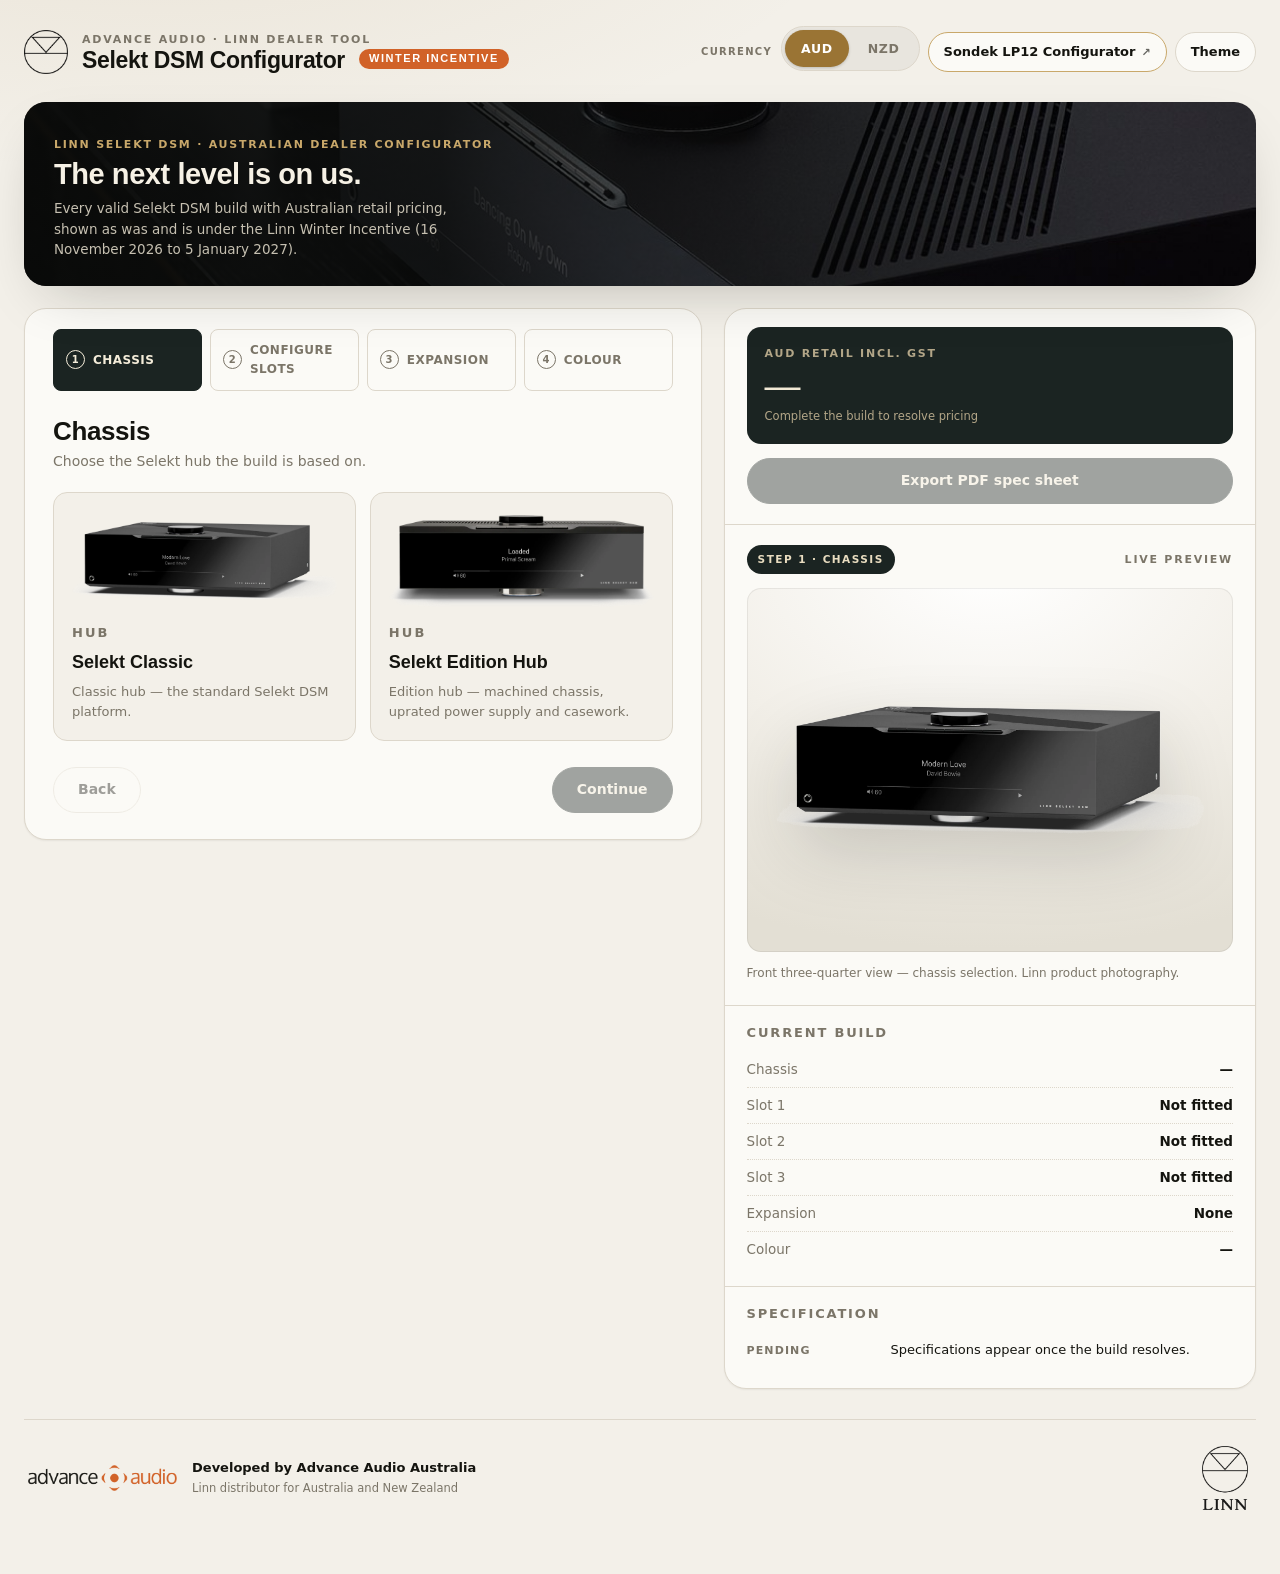
==== selektor/index.html @ bf123c81 "Linn Selekt DSM Winter Incentive dealer site Co-authored-by: Perplexity <noreply@perplexity.ai>" ====
<!DOCTYPE html>
<html lang="en" data-theme="light">
<head>
<meta charset="UTF-8">
<meta name="viewport" content="width=device-width,initial-scale=1">
<title>Linn Selekt DSM Configurator · Winter Incentive pricing — Advance Audio</title>
<meta name="robots" content="noindex">
<link rel="preconnect" href="https://api.fontshare.com">
<link href="https://api.fontshare.com/v2/css?f[]=general-sans@400,500,600,700&f[]=cabinet-grotesk@700,800&display=swap" rel="stylesheet">
<link rel="stylesheet" href="styles.v11.css"><link rel="stylesheet" href="promo.css">
<link rel="icon" href="img/linn-black-mark.png">
</head>
<body>
<div class="shell">
  <header class="topbar">
    <div class="brand">
      <div class="mark linn-mark">
        <img src="img/linn-black-mark.png" alt="Linn" class="on-light">
        <img src="img/linn-white-mark.png" alt="" aria-hidden="true" class="on-dark">
      </div>
      <div>
        <div class="eyebrow" id="brandEyebrow">Advance Audio · Linn dealer tool</div>
        <h1>Selekt DSM Configurator <span class="promo-tag">Winter Incentive</span></h1>
      </div>
    </div>
    <div class="topbar-act">
      <div class="cur-switch">
        <span class="cur-label">Currency</span>
        <div class="seg cur-seg" id="curSeg" role="group" aria-label="Select pricing currency">
          <button type="button" class="seg-b on" data-cur="AUD" aria-pressed="true">AUD</button>
          <button type="button" class="seg-b" data-cur="NZD" aria-pressed="false">NZD</button>
        </div>
        <span class="cur-note" id="curNote" hidden></span>
      </div>
      <a class="ghost-btn xlink" id="lp12Btn" href="https://linnlp12.pplx.app" target="_blank" rel="noopener"
         title="Open the Linn Sondek LP12 configurator in a new tab"><span class="xlink-full">Sondek LP12 Configurator</span><span class="xlink-short">LP12</span><span class="arw" aria-hidden="true">↗</span></a>
      <button class="ghost-btn" id="embedBtn">Embed</button>
      <button class="ghost-btn" id="themeBtn">Theme</button>
    </div>
  </header>

  <section class="hero">
    <img src="img/lifestyle.jpg" alt="Linn Selekt DSM on a sideboard beside a loudspeaker">
    <div class="hero-copy">
      <div class="eyebrow" id="heroEyebrow">Linn Selekt DSM · Australian dealer configurator</div>
      <h2>The next level is on us.</h2>
      <p id="heroNote">Every valid cartridge, DAC and expansion combination, with live Australian retail pricing and a printable specification sheet.</p>
    </div>
  </section>

  <div class="layout">
    <main class="panel" tabindex="-1" aria-label="Configuration steps">
      <div class="stepper" id="stepper"></div>
      <div class="pad" id="stepBody"></div>
      <div class="actions">
        <button class="btn" id="back">Back</button>
        <button class="btn primary" id="next">Continue</button>
      </div>
    </main>

    <aside class="panel">
      <div class="sum quote">
        <div class="price-box">
          <div class="eyebrow" id="curEyebrow">AUD retail incl. GST</div>
          <div class="amount" id="amount">—</div>
          <div class="price-note" id="priceNote">Complete the build to resolve pricing</div>
        </div>
        <div class="export">
          <button class="btn primary" id="pdfBtn" disabled>Export PDF spec sheet</button>
        </div>
      </div>
      <div class="stage-wrap">
        <div class="stage-top">
          <span class="badge" id="stageBadge">Step 1 · Chassis</span>
          <span class="eyebrow">Live preview</span>
        </div>
        <div class="stage" id="stage"></div>
        <div class="caption"><span id="stageCaption"></span></div>
      </div>
      <div class="sum">
        <h3>Current build</h3>
        <div id="sumRows"></div>
      </div>
      <div class="sum">
        <h3>Specification</h3>
        <div class="spec-list" id="specPreview"></div>
      </div>
    </aside>
  </div>

  <footer class="sitefoot">
    <div class="foot-credit">
      <img src="img/aa-logo.png" alt="Advance Audio Australia" class="foot-aa on-light">
      <img src="img/aa-logo-dark.png" alt="" aria-hidden="true" class="foot-aa on-dark">
      <div>
        <div class="foot-dev">Developed by Advance Audio Australia</div>
        <div class="foot-sub">Linn distributor for Australia and New Zealand</div>
      </div>
    </div>
    <div class="foot-linn">
      <img src="img/linn-black.png" alt="Linn" class="on-light">
      <img src="img/linn-white.png" alt="" aria-hidden="true" class="on-dark">
    </div>
  </footer>
</div>

<div class="modal" id="embedModal" hidden>
  <div class="modal-card" role="dialog" aria-modal="true" aria-labelledby="embedTitle">
    <div class="modal-head">
      <div>
        <div class="eyebrow">Dealer website embed</div>
        <h2 id="embedTitle">Put this configurator on your own site</h2>
      </div>
      <button class="ghost-btn" id="embedClose" aria-label="Close">Close</button>
    </div>
    <div class="modal-body" id="embedBody"></div>
  </div>
</div>

<div id="print-doc"></div>
<script src="data.v11.js"></script>
<script src="app.promo.js"></script>
</body>
</html>
---- selektor/styles.v11.css ----
:root{
  --ink:#14140f; --ink-2:#3d3a32; --muted:#7b7568;
  --paper:#f3f0e9; --paper-2:#fbfaf6; --line:#ddd7cb;
  --brass:#9a7434; --brass-soft:#c9a86a; --deep:#1b2422;
  --shadow-1:0 1px 2px rgba(20,20,15,.06);
  --shadow-2:0 22px 60px -24px rgba(20,20,15,.28);
  --r-s:8px; --r-m:14px; --r-l:22px;
  --sans:'General Sans',system-ui,sans-serif;
  --display:'Cabinet Grotesk','General Sans',sans-serif;
  --mono:ui-monospace,'SF Mono',Menlo,monospace;
}
[data-theme="dark"]{
  --ink:#eae6dc; --ink-2:#c3bdaf; --muted:#8e887a;
  --paper:#12140f; --paper-2:#1b1d18; --line:#2f322a;
  --brass:#cfae6f; --brass-soft:#8d7440; --deep:#0c100e;
  --shadow-1:0 1px 2px rgba(0,0,0,.4);
  --shadow-2:0 22px 60px -24px rgba(0,0,0,.7);
}
*,*::before,*::after{box-sizing:border-box;margin:0;padding:0}
html{-webkit-font-smoothing:antialiased;text-size-adjust:100%}
body{
  font-family:var(--sans);color:var(--ink);background:var(--paper);
  font-size:15px;line-height:1.55;min-height:100vh;
  background-image:radial-gradient(1200px 500px at 12% -8%,rgba(154,116,52,.10),transparent 60%);
}
button,select,input{font:inherit;color:inherit}
button{cursor:pointer;border:none;background:none}
h1,h2,h3{font-family:var(--display);line-height:1.08;letter-spacing:-.015em;font-weight:700}
.eyebrow{font-size:11px;text-transform:uppercase;letter-spacing:.16em;color:var(--muted);font-weight:600}
.shell{max-width:1320px;margin:0 auto;padding:26px 24px 56px}

/* header */
.topbar{display:flex;align-items:center;justify-content:space-between;gap:20px;margin-bottom:24px}
.brand{display:flex;align-items:center;gap:14px}
.mark{width:46px;height:46px;border-radius:13px;background:linear-gradient(150deg,var(--deep),#2c3a36);display:grid;place-items:center;box-shadow:var(--shadow-2)}
.mark svg{width:26px;height:26px;color:var(--brass-soft)}

/* Linn brand mark in the topbar */
.linn-mark{background:none;box-shadow:none;border-radius:0;width:44px;height:44px;flex:0 0 44px}
.linn-mark img{width:100%;height:100%;object-fit:contain;display:block}
[data-theme] img.on-dark{display:none}
[data-theme="dark"] img.on-light{display:none}
[data-theme="dark"] img.on-dark{display:block}

/* currency switch */
.cur-switch{display:flex;align-items:center;gap:9px}
.cur-label{font-size:10px;font-weight:700;letter-spacing:.13em;text-transform:uppercase;color:var(--muted)}
.cur-seg{margin-bottom:0;background:var(--paper-2)}
.cur-seg .seg-b{padding:9px 16px;font-size:12.5px;letter-spacing:.05em;font-weight:700}
.cur-seg .seg-b.on{background:var(--brass);color:#fff;box-shadow:0 1px 3px rgba(0,0,0,.18)}
[data-theme="dark"] .cur-seg .seg-b.on{color:#14140f}

/* site footer */
.sitefoot{margin-top:30px;padding:26px 4px 8px;border-top:1px solid var(--line);
  display:flex;align-items:center;justify-content:space-between;gap:24px;flex-wrap:wrap}
.foot-credit{display:flex;align-items:center;gap:15px;min-width:0}
.foot-aa{height:26px;width:auto;display:block;flex:0 0 auto}
.foot-dev{font-size:13px;font-weight:600;color:var(--ink)}
.foot-sub{font-size:11.5px;color:var(--muted);margin-top:2px}
.foot-linn{flex:0 0 auto;padding-right:4px}
.foot-linn img{height:64px;width:auto;display:block;opacity:.9}
@media (max-width:720px){
  .topbar{flex-wrap:wrap;gap:14px}
  .brand{flex:1 1 100%}
  .topbar-act{flex:1 1 100%;justify-content:space-between;gap:10px}
  .cur-label{display:none}
  .cur-switch{margin-right:auto}
}
/* Four controls no longer fit one row once the LP12 link is added: give the
   currency switch its own row so the three pills sit together beneath it,
   instead of wrapping with a single orphaned button. */
@media (max-width:430px){
  .cur-switch{flex:1 1 100%;margin-right:0}
  .ghost-btn{padding:0 13px}
}
@media (max-width:620px){
  .sitefoot{flex-direction:column;align-items:flex-start;gap:20px}
  .foot-linn img{height:56px}
}
.brand h1{font-size:23px}
.ghost-btn{min-height:40px;padding:0 15px;border:1px solid var(--line);border-radius:999px;background:var(--paper-2);font-size:13px;font-weight:600;display:inline-flex;align-items:center;gap:8px;transition:border-color .18s,transform .18s}
.ghost-btn:hover{border-color:var(--brass-soft);transform:translateY(-1px)}
main.panel[tabindex]:focus{outline:none}
@media (prefers-reduced-motion:reduce){*{scroll-behavior:auto!important}}
a.ghost-btn{text-decoration:none;color:inherit}
/* cross-tool link out to the sibling LP12 configurator */
.ghost-btn.xlink{border-color:var(--brass-soft);gap:6px}
.ghost-btn.xlink .arw{font-size:11px;opacity:.65}
.ghost-btn.xlink:hover .arw{opacity:1}
.xlink-short{display:none}
@media (max-width:900px){.xlink-full{display:none}.xlink-short{display:inline}}

.hero{position:relative;border-radius:var(--r-l);overflow:hidden;margin-bottom:22px;min-height:184px;display:flex;align-items:flex-end;box-shadow:var(--shadow-2)}
.hero img{position:absolute;inset:0;width:100%;height:100%;object-fit:cover;object-position:60% 45%}
.hero::after{content:"";position:absolute;inset:0;background:linear-gradient(88deg,rgba(8,9,8,.96) 0%,rgba(8,9,8,.9) 34%,rgba(8,9,8,.5) 62%,rgba(8,9,8,.06) 92%)}
.hero-copy{position:relative;z-index:1;padding:26px 30px;max-width:58ch}
.hero-copy .eyebrow{color:var(--brass-soft)}
.hero-copy h2{color:#f6f1e5;font-size:29px;margin:6px 0 7px}
.hero-copy p{color:#c6c0b1;font-size:13.5px;max-width:50ch}
@media (max-width:640px){.hero-copy h2{font-size:23px}.hero::after{background:linear-gradient(0deg,rgba(8,9,8,.95) 20%,rgba(8,9,8,.55) 70%,rgba(8,9,8,.25) 100%)}}
.layout{display:grid;grid-template-columns:minmax(0,1.12fr) minmax(0,.88fr);gap:22px;align-items:start}
.panel{background:var(--paper-2);border:1px solid var(--line);border-radius:var(--r-l);box-shadow:var(--shadow-1)}
.pad{padding:26px 28px}

/* stepper */
.stepper{display:flex;gap:8px;flex-wrap:wrap;padding:20px 28px 0}
.step-pill{flex:1 1 120px;padding:11px 12px;border-radius:var(--r-s);border:1px solid var(--line);background:transparent;font-size:12px;font-weight:600;letter-spacing:.04em;text-transform:uppercase;color:var(--muted);display:flex;gap:8px;align-items:center;transition:.2s}
.step-pill .n{width:19px;height:19px;border-radius:50%;border:1px solid currentColor;display:grid;place-items:center;font-size:10px;flex:none}
.step-pill.active{background:var(--deep);border-color:var(--deep);color:#f4ecd9}
.step-pill.done{color:var(--brass);border-color:var(--brass-soft);cursor:pointer}
.step-pill.done:hover{background:rgba(154,116,52,.09)}

.section-head{margin-bottom:20px}
.section-head h2{font-size:26px;margin-bottom:6px}
.section-head p{color:var(--muted);font-size:14px;max-width:52ch}

/* choices */
.grid-2{display:grid;grid-template-columns:repeat(auto-fit,minmax(220px,1fr));gap:14px}
.choice{text-align:left;border:1px solid var(--line);border-radius:var(--r-m);padding:18px;background:var(--paper);transition:.2s;position:relative;overflow:hidden}
.choice:hover{border-color:var(--brass-soft);transform:translateY(-2px);box-shadow:var(--shadow-2)}
.choice strong{display:block;font-family:var(--display);font-size:18px;margin:6px 0 5px}
.choice span{display:block;color:var(--muted);font-size:13px}
.choice .thumb{display:block;width:100%;aspect-ratio:16/6;object-fit:contain;margin-bottom:12px}
.swatch .chip-shot{width:104px;height:56px;object-fit:contain;flex:none}
.choice.selected{border-color:var(--brass);box-shadow:inset 0 0 0 1px var(--brass)}
.choice.selected::after{content:"";position:absolute;top:14px;right:14px;width:9px;height:9px;border-radius:50%;background:var(--brass)}

/* slots */
.slot-grid{display:grid;gap:12px}
.slot-row{border:1px solid var(--line);border-radius:var(--r-m);padding:16px 18px;background:var(--paper);display:grid;grid-template-columns:88px minmax(0,1fr) minmax(0,1fr);gap:14px;align-items:center;transition:.2s}
.slot-row.filled{border-color:var(--brass-soft)}
.slot-row.locked{opacity:.5}
.slot-no{font-family:var(--display);font-size:13px;text-transform:uppercase;letter-spacing:.1em;color:var(--muted)}
.slot-no b{display:block;font-size:22px;color:var(--ink);letter-spacing:-.01em}
.field{display:flex;flex-direction:column;gap:5px;min-width:0}
.field label{font-size:10.5px;text-transform:uppercase;letter-spacing:.13em;color:var(--muted);font-weight:600}
select{width:100%;min-height:42px;padding:0 34px 0 12px;border:1px solid var(--line);border-radius:var(--r-s);background:var(--paper-2);appearance:none;font-size:14px;
  background-image:url("data:image/svg+xml;utf8,<svg xmlns='http://www.w3.org/2000/svg' viewBox='0 0 24 24' fill='none' stroke='%237b7568' stroke-width='2'><path d='M6 9l6 6 6-6'/></svg>");
  background-repeat:no-repeat;background-position:right 11px center;background-size:15px}
select:focus-visible{outline:2px solid var(--brass);outline-offset:1px}
select:disabled{opacity:.5;cursor:not-allowed}
.slot-note{grid-column:1/-1;font-size:12.5px;color:var(--muted)}
.tag{font-size:9.5px;text-transform:uppercase;letter-spacing:.12em;padding:3px 8px;border-radius:999px;border:1px solid var(--line);color:var(--muted);margin-left:8px;vertical-align:2px}

/* checks */
.check-grid{display:grid;gap:12px}
.check{display:flex;gap:14px;align-items:flex-start;border:1px solid var(--line);border-radius:var(--r-m);padding:17px 18px;background:var(--paper);cursor:pointer;transition:.2s}
.check:hover{border-color:var(--brass-soft)}
.check.on{border-color:var(--brass);box-shadow:inset 0 0 0 1px var(--brass)}
.check.disabled{opacity:.48;cursor:not-allowed}
.check input{width:19px;height:19px;margin-top:2px;accent-color:var(--brass);flex:none}
.check strong{display:block;font-size:15px;margin-bottom:3px}
.check span{display:block;color:var(--muted);font-size:13px}

/* swatches */
.swatch{display:flex;gap:14px;align-items:center;border:1px solid var(--line);border-radius:var(--r-m);padding:16px 18px;background:var(--paper);text-align:left;transition:.2s}
.swatch:hover{border-color:var(--brass-soft)}
.swatch.selected{border-color:var(--brass);box-shadow:inset 0 0 0 1px var(--brass)}
.chip{width:42px;height:42px;border-radius:11px;flex:none;box-shadow:inset 0 0 0 1px rgba(0,0,0,.18)}
.swatch strong{display:block;font-family:var(--display);font-size:17px}
.swatch span{display:block;color:var(--muted);font-size:13px}

.rules{margin-top:22px;padding:16px 18px;border:1px solid var(--line);border-radius:var(--r-m);background:transparent}
.rules .eyebrow{margin-bottom:9px}
.rules ul{margin:0;padding-left:17px;display:grid;gap:5px;font-size:12.5px;color:var(--muted)}

.actions{display:flex;justify-content:space-between;gap:12px;padding:0 28px 26px}
.btn{min-height:46px;padding:0 24px;border-radius:999px;font-weight:600;font-size:14px;border:1px solid var(--line);background:var(--paper-2);transition:.2s}
.btn:hover:not(:disabled){transform:translateY(-1px);border-color:var(--brass-soft)}
.btn:disabled{opacity:.4;cursor:not-allowed}
.btn.primary{background:var(--deep);border-color:var(--deep);color:#f4ecd9}
.btn.primary:hover:not(:disabled){background:#25322e}

/* stage */
.stage-wrap{padding:20px 22px 22px}
.stage-top{display:flex;flex-wrap:wrap;justify-content:space-between;align-items:center;gap:8px 12px;margin-bottom:14px}
.badge{font-size:10.5px;text-transform:uppercase;letter-spacing:.14em;font-weight:600;padding:6px 11px;border-radius:999px;background:var(--deep);color:#e9dcc0}
.stage{position:relative;aspect-ratio:4/3;border-radius:var(--r-m);overflow:hidden;background:
  radial-gradient(125% 105% at 50% -6%,#ffffff 0%,#f2efe8 52%,#e3dfd4 100%);
  box-shadow:inset 0 0 0 1px rgba(20,20,15,.07)}
.stage svg{position:absolute;inset:0;width:100%;height:100%}
.stage .shot{position:absolute;inset:8% 6%;width:88%;height:84%;object-fit:contain;object-position:center;
  filter:drop-shadow(0 26px 34px rgba(20,20,15,.16))}
.stage .rear{position:absolute;left:3%;right:3%;top:50%;transform:translateY(-50%);aspect-ratio:3118/1080;
  filter:drop-shadow(0 22px 30px rgba(20,20,15,.15))}
.stage .rear .plate{position:absolute;inset:0;width:100%;height:100%}
.stage .rear .layer{position:absolute;display:block}
.stage .rear .layer::after{content:""}
.stage .rear .layer.hot{box-shadow:0 0 0 2px var(--brass),0 0 22px 4px rgba(201,168,106,.5);border-radius:2px;
  animation:bayIn .45s cubic-bezier(.22,.9,.24,1)}
@keyframes bayIn{from{opacity:.2;transform:translateY(-4px)}to{opacity:1;transform:none}}
.view{opacity:0;transform:scale(.965);transition:opacity .55s ease,transform .7s cubic-bezier(.22,.9,.24,1)}
.view.on{opacity:1;transform:none}
.caption{display:flex;justify-content:space-between;gap:12px;margin-top:12px;font-size:12px;color:var(--muted)}

/* summary */
.sum{border-top:1px solid var(--line);padding:20px 22px}
.sum h3{font-size:13px;text-transform:uppercase;letter-spacing:.14em;color:var(--muted);margin-bottom:12px;font-family:var(--sans);font-weight:600}
.srow{display:flex;justify-content:space-between;gap:14px;padding:7px 0;border-bottom:1px dotted var(--line);font-size:13.5px}
.srow:last-child{border-bottom:0}
.srow span{color:var(--muted)}
.srow strong{text-align:right;font-weight:600}
.price-box{margin-top:16px;padding:18px;border-radius:var(--r-m);background:var(--deep);color:#f2e9d6}
.price-box .eyebrow{color:#b3a688}
.amount{font-family:var(--display);font-size:36px;line-height:1;margin:6px 0 4px;letter-spacing:-.02em}
.price-note{font-size:11.5px;color:#b3a688}
.export{display:grid;gap:9px;margin-top:14px}
/* Quote block now leads the sidebar, above the live preview: it is the first
   thing in the panel so it needs no divider above it, and the price box no
   longer needs the gap that separated it from the build rows. */
.sum.quote{border-top:0;padding:18px 22px 20px}
.sum.quote .price-box{margin-top:0}
.sum.quote + .stage-wrap{border-top:1px solid var(--line)}
.mono{font-family:var(--mono);font-size:11.5px;white-space:pre-wrap;word-break:break-word;background:var(--paper);border:1px solid var(--line);border-radius:var(--r-s);padding:12px;max-height:230px;overflow:auto;color:var(--ink-2)}
details summary{cursor:pointer;font-size:12px;color:var(--muted);font-weight:600;padding:6px 0}

.spec-list{display:grid;gap:8px;margin-top:4px}
.spec-item{display:grid;grid-template-columns:132px 1fr;gap:12px;font-size:13px;padding:7px 0;border-bottom:1px dotted var(--line)}
.spec-item:last-child{border-bottom:0}
.spec-item span{color:var(--muted);font-size:11px;text-transform:uppercase;letter-spacing:.1em;font-weight:600;padding-top:2px}

@media (max-width:980px){
  .layout{grid-template-columns:1fr}
  .slot-row{grid-template-columns:1fr;gap:10px}
  .slot-no b{display:inline;font-size:16px;margin-left:6px}
}

/* ---------- print / PDF ---------- */
#print-doc{display:none}
/* ---------- dealer details (colour step) ---------- */
.dealer-box{display:grid;gap:16px}
.dealer-grid{display:grid;grid-template-columns:1fr 1fr;gap:12px}
@media(max-width:640px){.dealer-grid{grid-template-columns:1fr}}
.dlr{min-height:42px;padding:0 12px;border:1px solid var(--line);border-radius:8px;background:var(--paper-2);width:100%;font:inherit;font-size:13.5px;color:var(--ink);transition:.18s}
textarea.dlr{min-height:96px;padding:10px 12px;line-height:1.55;resize:vertical}
.dlr:focus{outline:none;border-color:var(--brass);box-shadow:0 0 0 3px rgba(154,116,52,.14)}
.dlr::placeholder{color:var(--muted);opacity:.75}
.hint{font-size:11.5px;color:var(--muted);line-height:1.45;margin-top:2px}
.hint.bad{color:#a33b2a;font-weight:600}
.logo-row{display:flex;gap:14px;align-items:center}
.logo-prev{flex:0 0 118px;height:64px;display:grid;place-items:center;border:1px dashed var(--line);border-radius:8px;background:var(--paper-2);overflow:hidden}
.logo-prev.has{border-style:solid;background:#fff}
.logo-prev img{max-width:104px;max-height:52px;object-fit:contain}
.logo-prev span{font-size:11px;text-transform:uppercase;letter-spacing:.12em;color:var(--muted)}
.logo-act{display:flex;flex-wrap:wrap;align-items:center;gap:8px;min-width:0}
.logo-act .hint{flex:1 0 100%}
.btn.small{min-height:34px;padding:0 15px;font-size:12.5px;display:inline-flex;align-items:center;cursor:pointer}
.btn.ghost{background:transparent;color:var(--muted)}
#logoFile,#eLogoFile{position:absolute;width:1px;height:1px;opacity:0;pointer-events:none}

/* ---------- topbar actions + embed modal ---------- */
.topbar-act{display:flex;gap:8px;align-items:center;flex-wrap:wrap}
body.modal-open{overflow:hidden}
.modal{position:fixed;inset:0;z-index:60;background:rgba(20,20,15,.55);backdrop-filter:blur(3px);display:flex;align-items:flex-start;justify-content:center;padding:32px 18px;overflow:auto}
.modal[hidden]{display:none}
.modal-card{width:100%;max-width:720px;background:var(--paper);border:1px solid var(--line);border-radius:var(--r-l,16px);box-shadow:0 30px 70px rgba(20,20,15,.28);overflow:hidden}
.modal-head{display:flex;justify-content:space-between;align-items:flex-start;gap:16px;padding:20px 22px 16px;border-bottom:1px solid var(--line)}
.modal-head h2{font-family:var(--display);font-size:21px;line-height:1.2;margin:3px 0 0}
.modal-body{padding:20px 22px 24px;display:grid;gap:16px}
.modal-lead{font-size:13px;color:var(--muted);line-height:1.6;margin:0}
.modal-lead strong{color:var(--ink)}
.mono-ta{font-family:var(--mono);font-size:11.5px;line-height:1.5;white-space:pre;overflow-x:auto}
.modal-foot{display:flex;gap:10px;flex-wrap:wrap;align-items:center;padding-top:2px}
.modal-foot .btn{text-decoration:none;display:inline-flex;align-items:center;justify-content:center;color:var(--ink)}
.modal-foot .btn.primary{color:#f4ecd9}
@media(max-width:600px){.modal{padding:12px}.modal-head,.modal-body{padding-left:16px;padding-right:16px}}

.seg{display:inline-flex;padding:3px;gap:3px;background:var(--sunk,rgba(26,26,22,.05));border:1px solid var(--line);border-radius:999px;margin-bottom:7px}
.seg-b{appearance:none;border:0;background:none;cursor:pointer;font:600 12.5px/1 var(--body,inherit);letter-spacing:.01em;color:var(--muted);padding:8px 15px;border-radius:999px;transition:.16s}
.seg-b:hover{color:var(--ink)}
.seg-b.on{background:var(--ink);color:var(--paper)}

@media print{
  .sitefoot{display:none}
  .xlink{display:none}
  .cur-switch{display:none}
  @page{size:A4;margin:14mm 13mm}
  body{background:#fff;color:#000;font-size:10.5pt}
  .shell{display:none!important}
  #print-doc{display:block}
  .modal{display:none!important}
  .pd-head{display:flex;justify-content:space-between;align-items:flex-start;border-bottom:2px solid #14140f;padding-bottom:9pt;margin-bottom:14pt}
  .pd-head h1{font-size:19pt;margin-bottom:2pt}
  .pd-head .eyebrow{color:#555;letter-spacing:.14em;font-size:7.5pt}
  .pd-meta{text-align:right;font-size:8.5pt;color:#333;line-height:1.5}
  .pd-banner{width:100%;height:78pt;object-fit:cover;object-position:60% 45%;border-radius:3pt;margin-bottom:12pt}
  .pd-hero{display:grid;grid-template-columns:1fr auto;gap:16pt;align-items:end;margin-bottom:12pt;padding:11pt 13pt;border:1px solid #14140f;border-radius:4pt}
  .pd-shot{display:block;width:100%;max-height:126pt;object-fit:contain;margin:0 auto 10pt}
  .pd-rear{margin:0 0 12pt;break-inside:avoid}
  .pd-rear .rear{position:relative;width:100%;aspect-ratio:3118/1080}
  .pd-rear .rear .plate{position:absolute;inset:0;width:100%;height:100%}
  .pd-rear .rear .layer{position:absolute;display:block}
  .pd-rear .rear .layer.hot{box-shadow:none}
  .pd-rearcap{font-size:7.5pt;color:#555;text-align:center;margin-top:3pt;letter-spacing:.1em;text-transform:uppercase}
  .pd-hero h2{font-size:15pt;margin-bottom:3pt}
  .pd-hero .sub{font-size:9pt;color:#444}
  .pd-price{text-align:right}
  .pd-price .v{font-size:21pt;font-weight:700;font-family:var(--display)}
  .pd-price .b{font-size:7.5pt;color:#555;text-transform:uppercase;letter-spacing:.1em}
  #print-doc h3{font-size:9pt;text-transform:uppercase;letter-spacing:.14em;margin:0 0 6pt;padding-bottom:3pt;border-bottom:1px solid #bbb;font-family:var(--sans);font-weight:700}
  #print-doc section{margin-bottom:11pt;break-inside:avoid}
  table{width:100%;border-collapse:collapse;font-size:9pt}
  th,td{text-align:left;padding:3.6pt 6pt;border-bottom:1px solid #ddd;vertical-align:top}
  th{font-size:7.5pt;text-transform:uppercase;letter-spacing:.1em;color:#555;border-bottom:1px solid #888}
  td.num,th.num{text-align:right;white-space:nowrap}
  tfoot td{font-weight:700;border-top:1.5px solid #14140f;border-bottom:0}
  .pd-specs{width:100%;border-collapse:collapse;font-size:9pt}
  .pd-specs th{width:33%;font-weight:600;text-transform:none;letter-spacing:0;font-size:9pt;color:#000;border-bottom:1px solid #eee}
  .pd-logo{max-height:52pt;max-width:150pt;object-fit:contain;display:block;margin-bottom:7pt}
  .pd-terms{white-space:normal}
  .pd-note{font-size:8pt;color:#444;line-height:1.5}
  .pd-foot{margin-top:10pt;padding-top:6pt;break-inside:avoid;border-top:1px solid #bbb;font-size:7.5pt;color:#555;line-height:1.55}
  .pd-foot a{color:#555;text-decoration:none;word-break:break-all}
  .pd-sign{display:grid;grid-template-columns:1fr 1fr;gap:22pt;margin-top:13pt;break-inside:avoid}
  .pd-sign div{border-top:1px solid #888;padding-top:4pt;font-size:8pt;color:#555}
}

/* ---------- unavailable segment option + explanatory notice ---------- */
.seg-b-off{opacity:.6}
.seg-b-off.on{opacity:1}
.notice{
  border:1px solid var(--line);
  border-left:3px solid var(--brass);
  background:var(--paper);
  border-radius:var(--r-m);
  padding:16px 18px;
}
.notice > strong{display:block;font-size:14px;margin-bottom:8px;color:var(--ink);font-weight:600}
.notice p{margin:0 0 10px;font-size:13px;line-height:1.62;color:var(--ink-2)}
.notice p:last-child{margin-bottom:0}
.notice code{
  font-family:var(--mono);
  font-size:.9em;background:rgba(20,20,15,.06);
  padding:1px 5px;border-radius:4px;color:var(--ink);
  word-break:break-word;
}
[data-theme="dark"] .notice code{background:rgba(255,255,255,.1)}

/* ---------- auto-detected market note ---------- */
.cur-note{
  font-size:10.5px; letter-spacing:.06em; text-transform:uppercase;
  color:var(--muted); white-space:nowrap;
}
.cur-note[hidden]{display:none}
@media (max-width:900px){.cur-note{display:none}}
---- selektor/promo.css ----
.promo-tag{display:inline-block;vertical-align:middle;margin-left:.5rem;font-family:var(--body,inherit);font-size:11px;font-weight:600;letter-spacing:.14em;text-transform:uppercase;background:#d16228;color:#fff;border-radius:999px;padding:4px 10px;position:relative;top:-3px}
.amount{display:flex;flex-direction:column;gap:6px}
.amount .was{font-family:var(--body,inherit);font-size:13px;letter-spacing:.02em;color:#b3a688}
.amount .was s{text-decoration-thickness:1.5px}
.amount .is{color:#fff}
.price-note{display:flex;flex-direction:column;gap:6px}
.price-note .save{display:inline-block;align-self:flex-start;background:#d16228;color:#fff;font-weight:600;font-size:12px;border-radius:999px;padding:4px 10px;letter-spacing:.02em}
.price-note .ord{color:#e7ddc8;line-height:1.5;font-size:12px;border-top:1px solid rgba(255,255,255,.12);padding-top:8px;margin-top:2px}
.price-note .ord.nb{color:#b3a688}
.pd-price .w{font-size:11px;color:#777}
/* inside the promo page: the parent supplies brand bar, currency and hero */
html.inpromo .topbar,html.inpromo .hero,html.inpromo .sitefoot{display:none}
html.inpromo body{background:transparent}
html.inpromo .shell{padding-top:0;padding-bottom:0}

html.inpromo,html.inpromo body{min-height:0!important;height:auto}
.price-note .dlr-px{color:#e08a5a;font-size:12.5px;font-weight:500}.price-note .dlr-px b{color:#f3a77a;font-weight:700}.price-note .dlr-px s{opacity:.8}
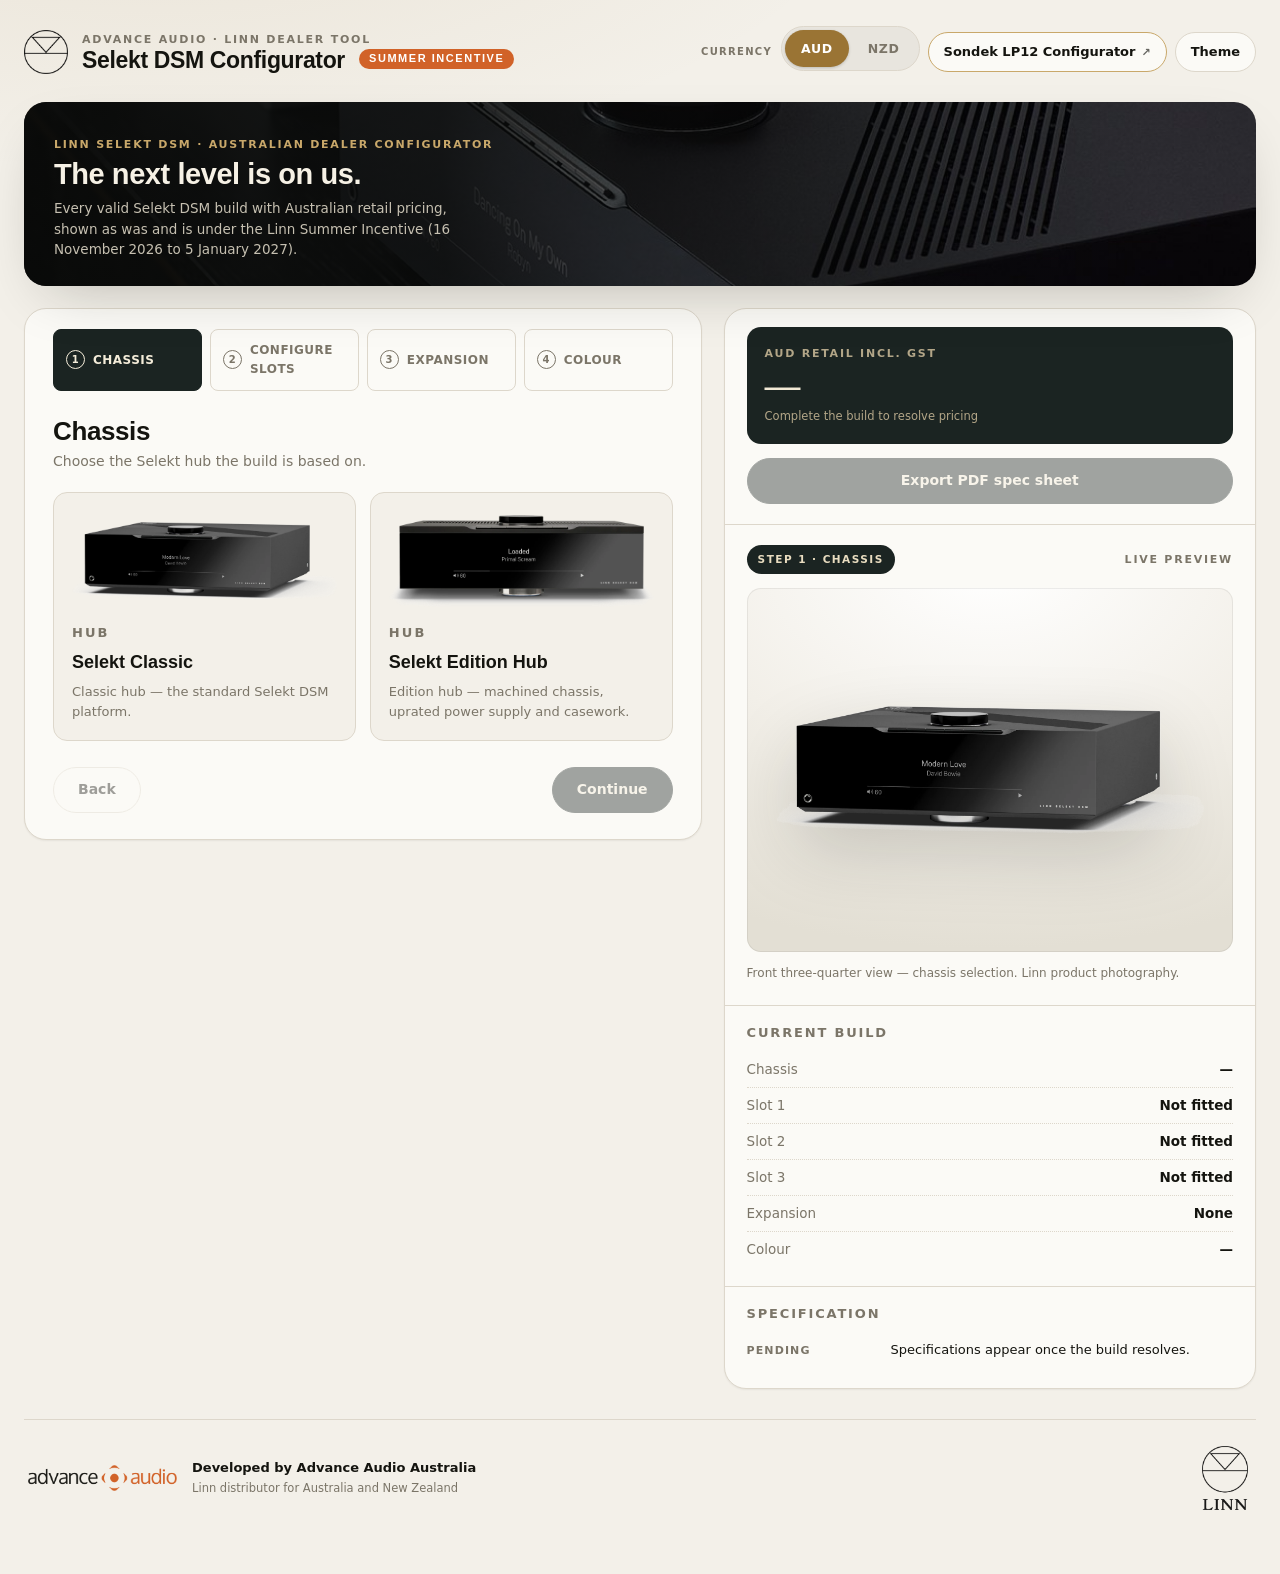
==== commit c3625531: "Rename to Summer Incentive, combine dual mono totals, remove Hybrid savings, add credit timing note " ====
--- a/selektor/index.html
+++ b/selektor/index.html
@@ -3,7 +3,7 @@
 <head>
 <meta charset="UTF-8">
 <meta name="viewport" content="width=device-width,initial-scale=1">
-<title>Linn Selekt DSM Configurator · Winter Incentive pricing — Advance Audio</title>
+<title>Linn Selekt DSM Configurator · Summer Incentive pricing — Advance Audio</title>
 <meta name="robots" content="noindex">
 <link rel="preconnect" href="https://api.fontshare.com">
 <link href="https://api.fontshare.com/v2/css?f[]=general-sans@400,500,600,700&f[]=cabinet-grotesk@700,800&display=swap" rel="stylesheet">
@@ -20,7 +20,7 @@
       </div>
       <div>
         <div class="eyebrow" id="brandEyebrow">Advance Audio · Linn dealer tool</div>
-        <h1>Selekt DSM Configurator <span class="promo-tag">Winter Incentive</span></h1>
+        <h1>Selekt DSM Configurator <span class="promo-tag">Summer Incentive</span></h1>
       </div>
     </div>
     <div class="topbar-act">
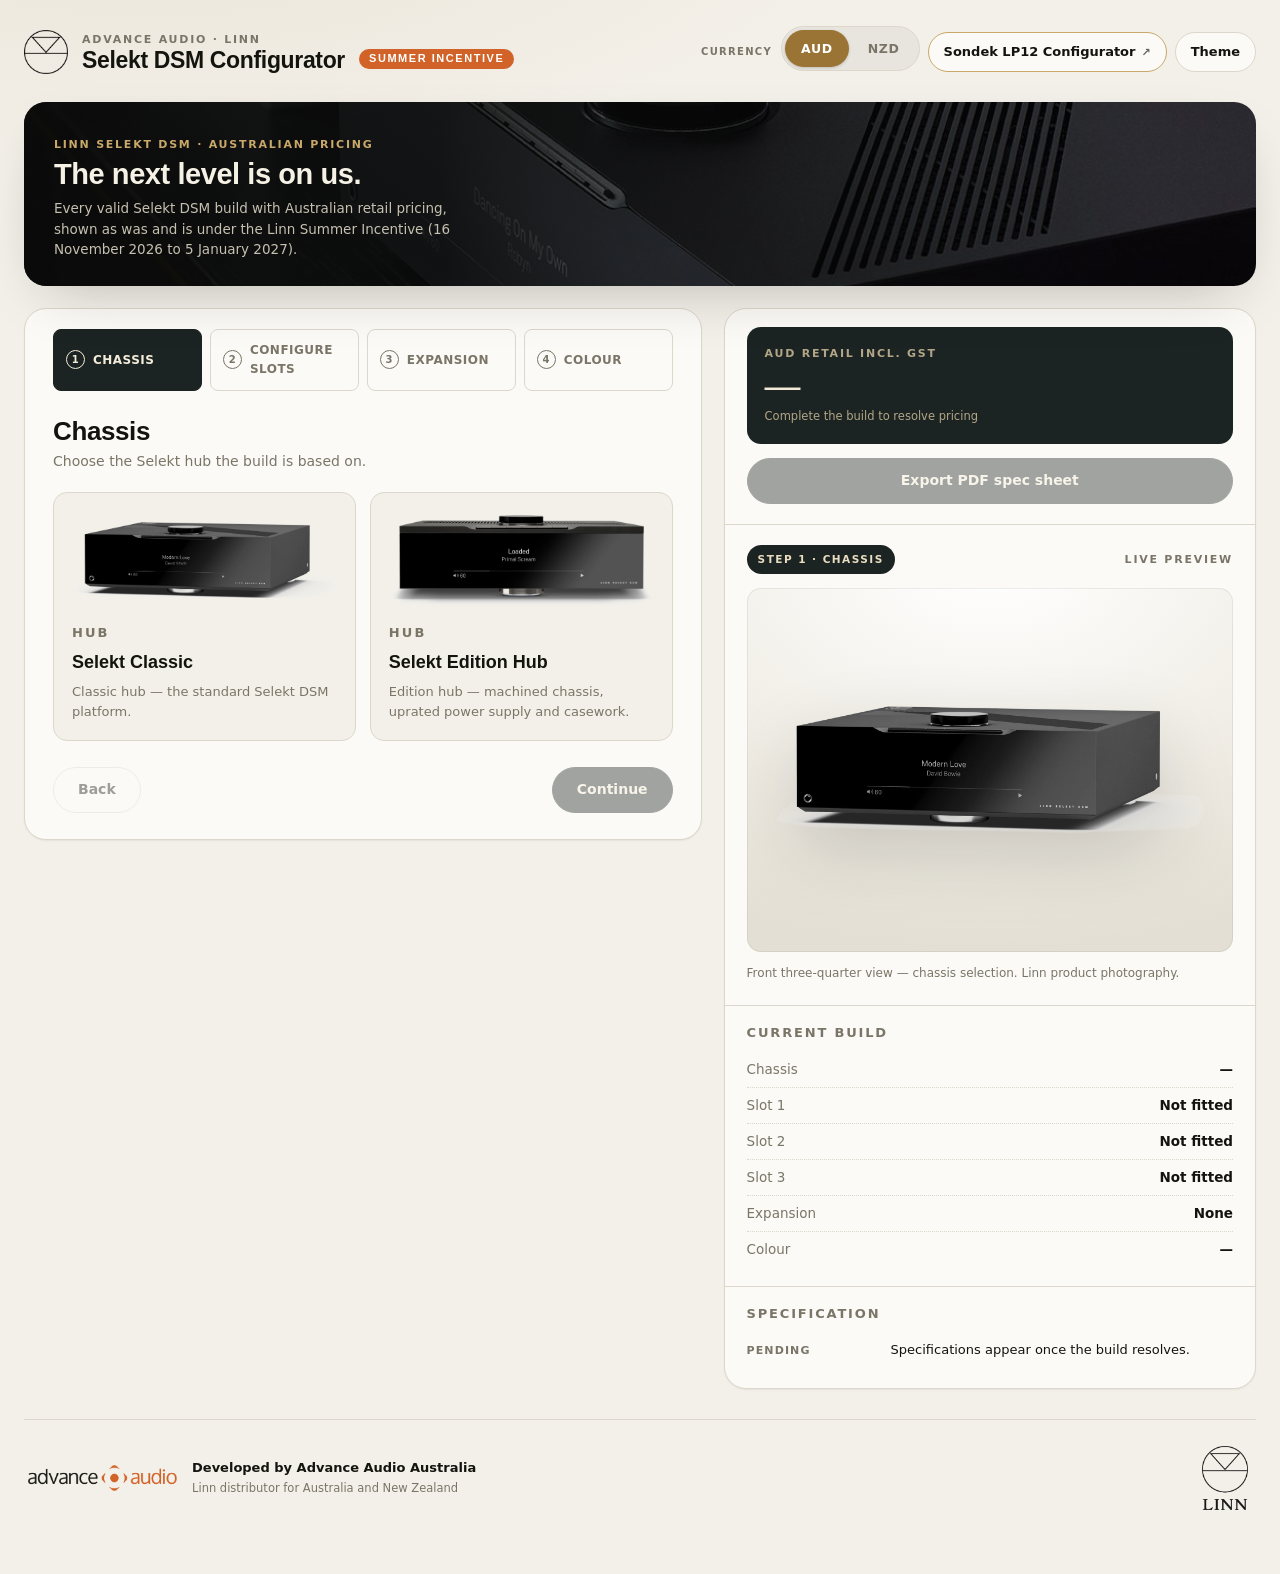
==== commit ed9837e4: "Public RRP view by default; dealer pricing unlocked with password Co-authored-by: Perplexity <norepl" ====
--- a/selektor/index.html
+++ b/selektor/index.html
@@ -19,7 +19,7 @@
         <img src="img/linn-white-mark.png" alt="" aria-hidden="true" class="on-dark">
       </div>
       <div>
-        <div class="eyebrow" id="brandEyebrow">Advance Audio · Linn dealer tool</div>
+        <div class="eyebrow" id="brandEyebrow">Advance Audio · Linn</div>
         <h1>Selekt DSM Configurator <span class="promo-tag">Summer Incentive</span></h1>
       </div>
     </div>
